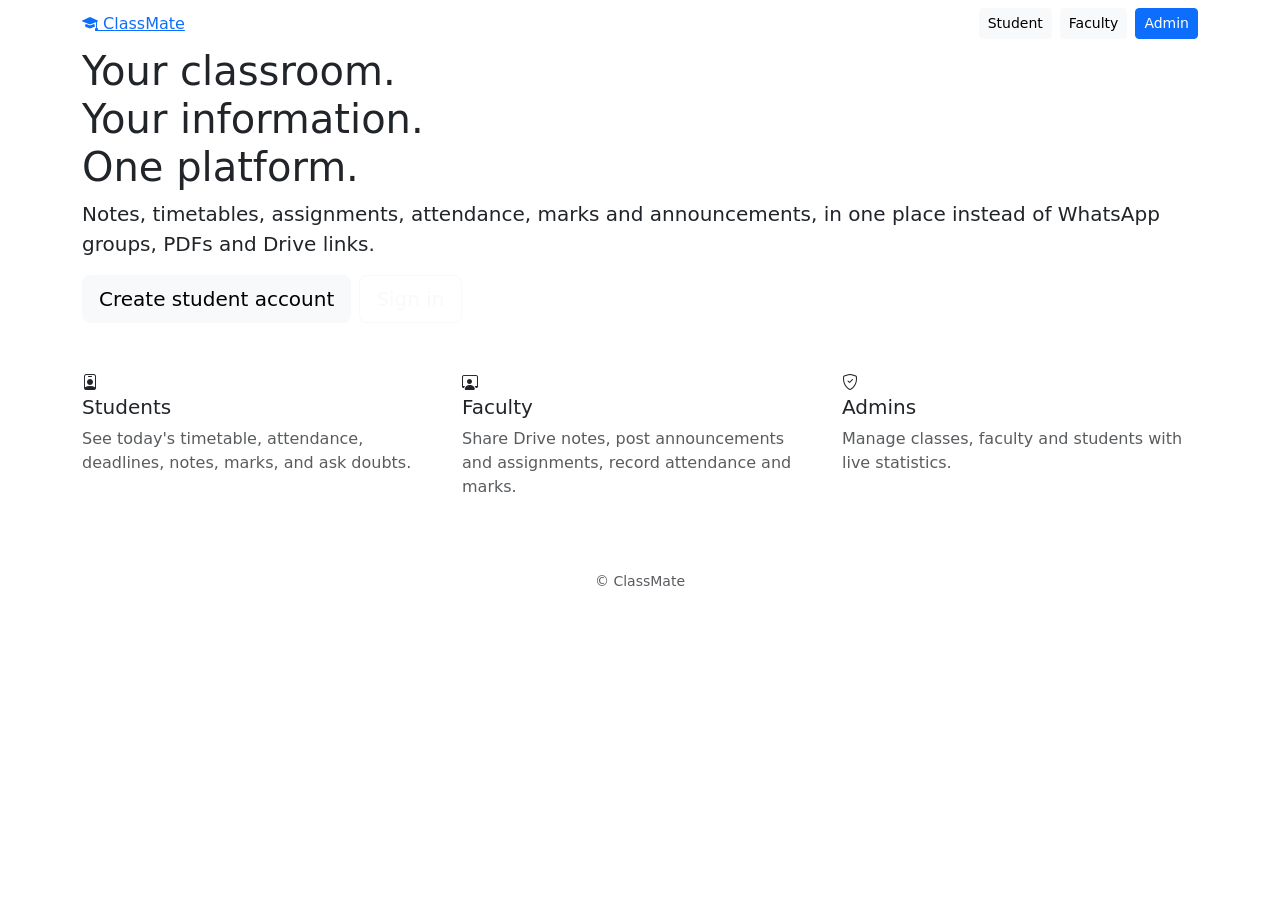
==== index.html @ 1b71270d "Add files via upload" ====
<!DOCTYPE html><html lang="en"><head><meta charset="utf-8"><meta name="viewport" content="width=device-width,initial-scale=1"><link rel="preconnect" href="https://fonts.googleapis.com"><link href="https://fonts.googleapis.com/css2?family=Plus+Jakarta+Sans:wght@400;500;600;700;800&display=swap" rel="stylesheet"><link href="https://cdn.jsdelivr.net/npm/bootstrap@5.3.3/dist/css/bootstrap.min.css" rel="stylesheet"><link href="https://cdn.jsdelivr.net/npm/bootstrap-icons@1.11.3/font/bootstrap-icons.css" rel="stylesheet"><link href="css/style.css" rel="stylesheet"><title>ClassMate – Your classroom. Your information. One platform.</title></head>
<body><nav class="navbar navbar-expand-md landing-nav"><div class="container"><a class="brand dark" href="index.html"><i class="bi bi-mortarboard-fill"></i> ClassMate</a>
<div class="ms-auto d-flex gap-2"><a href="student-login.html" class="btn btn-light btn-sm">Student</a><a href="faculty-login.html" class="btn btn-light btn-sm">Faculty</a><a href="admin-login.html" class="btn btn-primary btn-sm">Admin</a></div></div></nav>
<header class="hero"><div class="container"><h1 class="fade-in">Your classroom.<br>Your information.<br>One platform.</h1>
<p class="lead">Notes, timetables, assignments, attendance, marks and announcements, in one place instead of WhatsApp groups, PDFs and Drive links.</p>
<a href="student-signup.html" class="btn btn-light btn-lg me-2">Create student account</a><a href="student-login.html" class="btn btn-outline-light btn-lg">Sign in</a></div></header>
<section class="container py-5"><div class="row g-4">
<div class="col-md-4"><div class="card-glass h-100"><i class="bi bi-person-badge feat"></i><h5>Students</h5><p class="text-muted mb-0">See today's timetable, attendance, deadlines, notes, marks, and ask doubts.</p></div></div>
<div class="col-md-4"><div class="card-glass h-100"><i class="bi bi-person-workspace feat"></i><h5>Faculty</h5><p class="text-muted mb-0">Share Drive notes, post announcements and assignments, record attendance and marks.</p></div></div>
<div class="col-md-4"><div class="card-glass h-100"><i class="bi bi-shield-check feat"></i><h5>Admins</h5><p class="text-muted mb-0">Manage classes, faculty and students with live statistics.</p></div></div></div></section>
<footer class="text-center text-muted py-4 small">© ClassMate</footer></body></html>
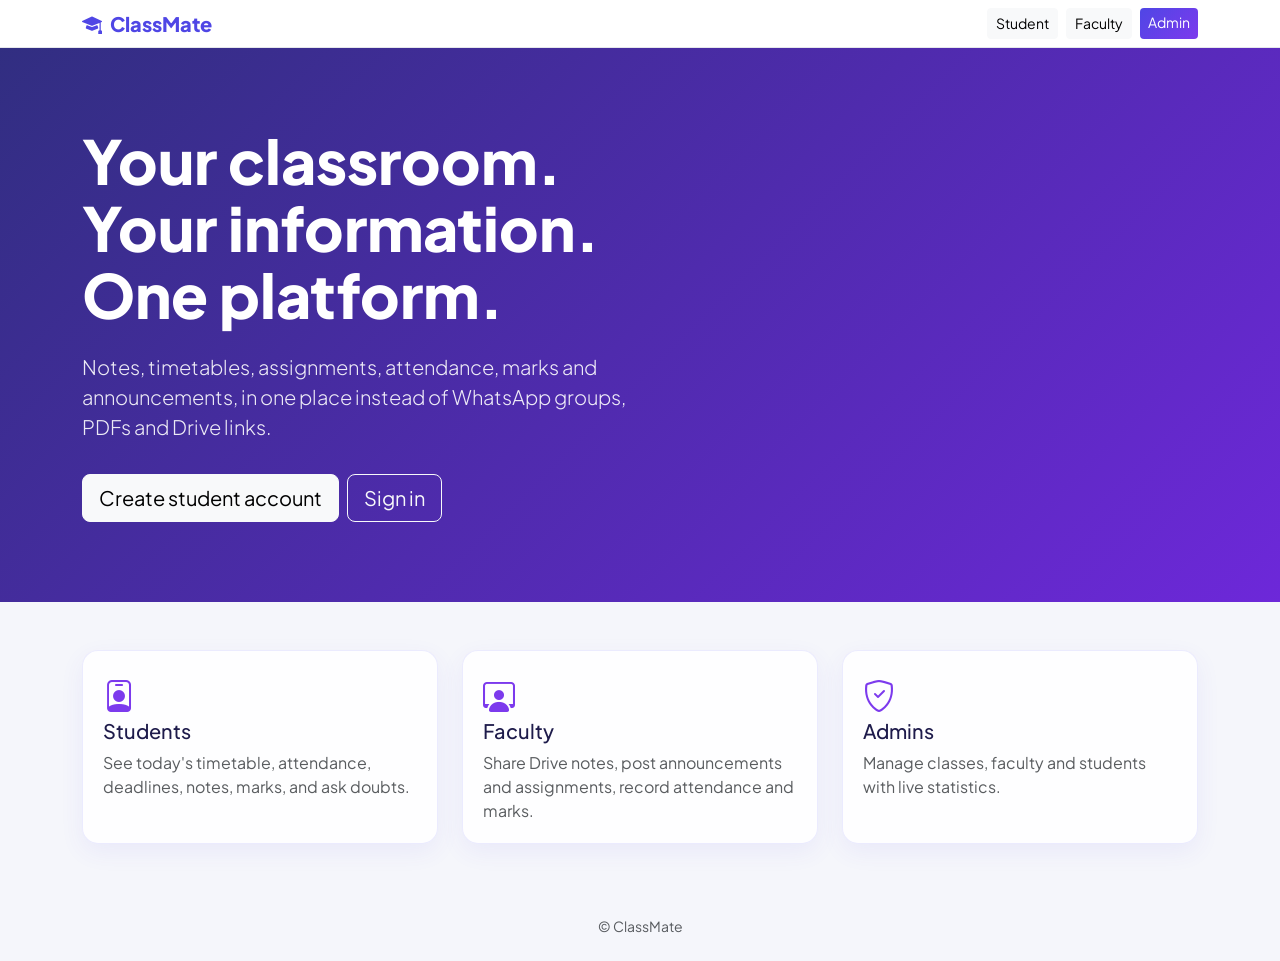
==== commit 89ccbd1e: "Fix stylesheet link in index.html" ====
--- a/index.html
+++ b/index.html
@@ -1,4 +1,4 @@
-<!DOCTYPE html><html lang="en"><head><meta charset="utf-8"><meta name="viewport" content="width=device-width,initial-scale=1"><link rel="preconnect" href="https://fonts.googleapis.com"><link href="https://fonts.googleapis.com/css2?family=Plus+Jakarta+Sans:wght@400;500;600;700;800&display=swap" rel="stylesheet"><link href="https://cdn.jsdelivr.net/npm/bootstrap@5.3.3/dist/css/bootstrap.min.css" rel="stylesheet"><link href="https://cdn.jsdelivr.net/npm/bootstrap-icons@1.11.3/font/bootstrap-icons.css" rel="stylesheet"><link href="css/style.css" rel="stylesheet"><title>ClassMate – Your classroom. Your information. One platform.</title></head>
+<!DOCTYPE html><html lang="en"><head><meta charset="utf-8"><meta name="viewport" content="width=device-width,initial-scale=1"><link rel="preconnect" href="https://fonts.googleapis.com"><link href="https://fonts.googleapis.com/css2?family=Plus+Jakarta+Sans:wght@400;500;600;700;800&display=swap" rel="stylesheet"><link href="https://cdn.jsdelivr.net/npm/bootstrap@5.3.3/dist/css/bootstrap.min.css" rel="stylesheet"><link href="https://cdn.jsdelivr.net/npm/bootstrap-icons@1.11.3/font/bootstrap-icons.css" rel="stylesheet"><link href="style.css" rel="stylesheet"><title>ClassMate – Your classroom. Your information. One platform.</title></head>
 <body><nav class="navbar navbar-expand-md landing-nav"><div class="container"><a class="brand dark" href="index.html"><i class="bi bi-mortarboard-fill"></i> ClassMate</a>
 <div class="ms-auto d-flex gap-2"><a href="student-login.html" class="btn btn-light btn-sm">Student</a><a href="faculty-login.html" class="btn btn-light btn-sm">Faculty</a><a href="admin-login.html" class="btn btn-primary btn-sm">Admin</a></div></div></nav>
 <header class="hero"><div class="container"><h1 class="fade-in">Your classroom.<br>Your information.<br>One platform.</h1>
--- a/style.css
+++ b/style.css
@@ -0,0 +1,27 @@
+:root{--p:#4f46e5;--v:#7c3aed;--bg:#f5f6fb;--ink:#1e1b4b}
+*{box-sizing:border-box}body{font-family:'Plus Jakarta Sans',system-ui,sans-serif;background:var(--bg);color:var(--ink)}
+.btn-primary{background:linear-gradient(135deg,var(--p),var(--v));border:0}.btn-primary:hover{filter:brightness(1.08)}
+a{color:var(--p)}.text-primary{color:var(--p)!important}
+.brand{font-weight:800;font-size:1.25rem;color:#fff;text-decoration:none;display:flex;gap:.5rem;align-items:center}.brand.dark{color:var(--p)}
+.card-glass{background:rgba(255,255,255,.85);backdrop-filter:blur(8px);border:1px solid rgba(99,102,241,.12);border-radius:16px;padding:1.25rem;box-shadow:0 8px 24px rgba(79,70,229,.07);transition:transform .2s,box-shadow .2s}
+.card-glass:hover{box-shadow:0 12px 28px rgba(79,70,229,.12)}
+.hero{background:linear-gradient(135deg,#312e81,#6d28d9);color:#fff;padding:5rem 0}.hero h1{font-weight:800;font-size:clamp(2.2rem,6vw,3.8rem);line-height:1.1}.hero .lead{max-width:560px;opacity:.9;margin:1.5rem 0 2rem}
+.landing-nav{background:#fff;box-shadow:0 1px 0 #e5e7eb}.feat{font-size:2rem;color:var(--v)}
+.auth-body{min-height:100vh;display:grid;place-items:center;background:linear-gradient(135deg,#e0e7ff,#ede9fe);padding:1rem}
+.auth-card{background:#fff;border-radius:20px;padding:2rem;width:100%;max-width:420px;box-shadow:0 20px 50px rgba(79,70,229,.18)}
+.sidebar{position:fixed;inset:0 auto 0 0;width:250px;background:linear-gradient(180deg,#312e81,#4c1d95);padding:1.25rem 1rem;overflow-y:auto;z-index:1040;transition:transform .25s}
+.sidebar nav{margin-top:1.5rem;display:flex;flex-direction:column;gap:.15rem}
+.sidebar nav a{color:#c7d2fe;text-decoration:none;padding:.65rem .85rem;border-radius:10px;display:flex;gap:.75rem;align-items:center;font-weight:500;transition:background .15s}
+.sidebar nav a:hover{background:rgba(255,255,255,.1);color:#fff}.sidebar nav a.active{background:rgba(255,255,255,.18);color:#fff}
+.main{margin-left:250px;min-height:100vh}.topbar{position:sticky;top:0;z-index:1030;background:rgba(255,255,255,.9);backdrop-filter:blur(8px);display:flex;align-items:center;gap:.75rem;padding:.75rem 1.5rem;border-bottom:1px solid #e5e7eb}
+.content{padding:1.5rem}.role-pill{background:#ede9fe;color:var(--v);padding:.2rem .7rem;border-radius:999px;font-size:.8rem;font-weight:600;text-transform:capitalize}
+.avatar-btn{border:0;background:none;display:flex;gap:.5rem;align-items:center;font-weight:600;color:var(--ink)}
+.avatar{width:36px;height:36px;border-radius:50%;background:linear-gradient(135deg,var(--p),var(--v));color:#fff;display:grid;place-items:center;font-weight:700}
+.stat{display:flex;gap:1rem;align-items:center;background:#fff;border-radius:16px;padding:1.1rem;box-shadow:0 8px 24px rgba(79,70,229,.07)}
+.stat i{font-size:1.5rem;color:var(--v);background:#ede9fe;width:48px;height:48px;border-radius:12px;display:grid;place-items:center}.stat-n{font-size:1.6rem;font-weight:800;line-height:1}
+.row-item{padding:.55rem 0;border-bottom:1px solid #f1f1f6}.row-item:last-child{border:0}
+.table thead th{font-size:.8rem;color:#6b7280;font-weight:600;background:#fafafe}.table tbody tr:hover{background:#faf9ff}
+.center-box{display:flex;justify-content:center;align-items:center;gap:.5rem;padding:2rem}.empty{text-align:center;padding:2.5rem;color:#9ca3af}.empty i{font-size:2.5rem}
+.fade-in{animation:fade .35s ease both}@keyframes fade{from{opacity:0;transform:translateY(8px)}to{opacity:1;transform:none}}
+@media(max-width:991px){.sidebar{transform:translateX(-100%)}.sidebar.open{transform:none}.main{margin-left:0}.topbar,.content{padding-left:1rem;padding-right:1rem}}
+@media(prefers-reduced-motion:reduce){*{animation:none!important;transition:none!important}}
